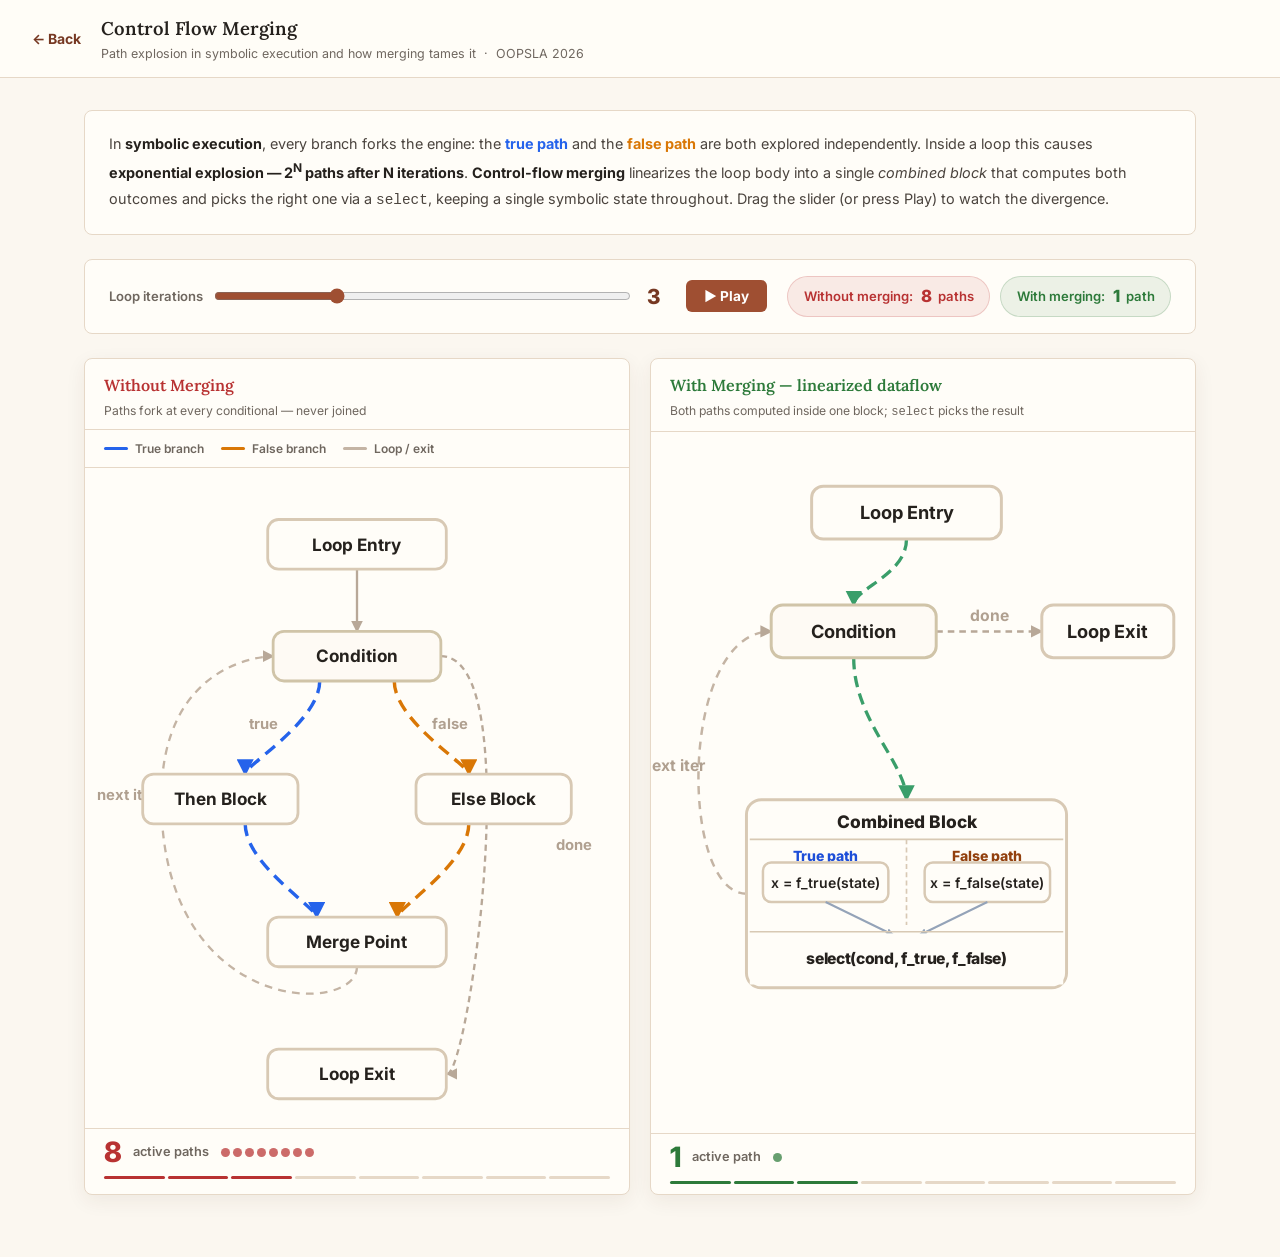
==== viz-merge.html @ 8c64318b "Updated Webpage" ====
<!DOCTYPE html>
<html lang="en">
<head>
  <meta charset="UTF-8">
  <meta name="viewport" content="width=device-width, initial-scale=1.0">
  <title>Control Flow Merging — Interactive Visualization</title>
  <link rel="preconnect" href="https://fonts.googleapis.com">
  <link href="https://fonts.googleapis.com/css2?family=Inter:wght@400;500;600;700;800&family=Lora:wght@500;600;700&display=swap" rel="stylesheet">
  <style>
    :root {
      --bg:     #fbf7f0;
      --surf:   #fffdf8;
      --ink:    #25211d;
      --muted:  #6f675f;
      --line:   #e6d8c7;
      --acc:    #9f4f32;
      --acc-dk: #763822;
      --blue:   #2563eb;
      --amber:  #d97706;
      --green:  #2d7a3a;
      --r:      8px;
      /* edge colors */
      --ec-true:    #2563eb;
      --ec-false:   #d97706;
      --ec-neutral: #b8a898;
      --ec-back:    #c4b4a4;
      --ec-merged:  #3a9e6a;
    }
    *, *::before, *::after { box-sizing: border-box; margin: 0; padding: 0; }
    html { scroll-behavior: smooth; }
    body { background: var(--bg); color: var(--ink); font-family: 'Inter', system-ui, sans-serif; line-height: 1.6; }

    /* ── Flowing edge animation ── */
    @keyframes flow { from { stroke-dashoffset: 13; } to { stroke-dashoffset: 0; } }

    .e-true    { stroke: var(--ec-true);    stroke-width: 2.2; stroke-dasharray: 8 5; animation: flow .5s linear infinite; }
    .e-false   { stroke: var(--ec-false);   stroke-width: 2.2; stroke-dasharray: 8 5; animation: flow .5s linear infinite; }
    .e-neutral { stroke: var(--ec-neutral); stroke-width: 1.5; }
    .e-back    { stroke: var(--ec-back);    stroke-width: 1.5; stroke-dasharray: 5 4; }
    .e-merged  { stroke: var(--ec-merged);  stroke-width: 2;   stroke-dasharray: 7 4; animation: flow .65s linear infinite; }
    .e-done    { stroke: var(--ec-neutral); stroke-width: 1.5; stroke-dasharray: 4 3; }

    /* active state: brighter, faster animation */
    .e-true.active    { animation-duration: .28s; }
    .e-false.active   { animation-duration: .28s; }
    .e-merged.active  { animation-duration: .32s; }

    /* ── Header ── */
    .site-header {
      position: sticky; top: 0; z-index: 20;
      background: rgba(255,253,248,.92); backdrop-filter: blur(12px);
      border-bottom: 1px solid var(--line);
      padding: .85rem 2rem; display: flex; align-items: center; gap: 1.25rem;
    }
    .back-link { color: var(--acc-dk); font-weight: 700; font-size: .875rem; text-decoration: none; white-space: nowrap; }
    .back-link:hover { text-decoration: underline; }
    .header-info h1 { font-family: 'Lora', serif; font-size: 1.15rem; font-weight: 600; }
    .header-info p  { font-size: .78rem; color: var(--muted); margin-top: .05rem; }

    /* ── Layout ── */
    .wrap { max-width: 1160px; margin: 0 auto; padding: 2rem 1.5rem 4rem; }

    /* ── Explainer ── */
    .explainer {
      background: var(--surf); border: 1px solid var(--line); border-radius: var(--r);
      padding: 1.25rem 1.5rem; margin-bottom: 1.5rem;
      font-size: .9rem; color: #4b443e; line-height: 1.8;
    }
    .explainer strong { color: var(--ink); }

    /* ── Controls ── */
    .controls {
      display: flex; align-items: center; gap: 1.25rem; flex-wrap: wrap;
      background: var(--surf); border: 1px solid var(--line); border-radius: var(--r);
      padding: 1rem 1.5rem; margin-bottom: 1.5rem;
    }
    .iter-wrap { display: flex; align-items: center; gap: .7rem; flex: 1; min-width: 160px; }
    .iter-label { font-size: .82rem; font-weight: 600; color: var(--muted); white-space: nowrap; }
    input[type=range] { flex: 1; accent-color: var(--acc); cursor: pointer; }
    .iter-num  { font-size: 1.3rem; font-weight: 800; color: var(--acc-dk); min-width: 1.5rem; text-align: center; }
    .play-btn  { padding: .5rem 1.15rem; background: var(--acc); color: #fff; border: none; border-radius: 6px; font-size: .85rem; font-weight: 700; cursor: pointer; font-family: inherit; transition: background 150ms; }
    .play-btn:hover { background: var(--acc-dk); }
    .count-pills { display: flex; gap: .65rem; flex-wrap: wrap; align-items: center; }
    .pill { padding: .38rem .95rem; border-radius: 999px; font-size: .82rem; font-weight: 600; display: flex; align-items: center; gap: .35rem; }
    .pill-red   { background: rgba(184,50,50,.09);   color: #b83232; border: 1px solid rgba(184,50,50,.2); }
    .pill-green { background: rgba(45,122,58,.09);   color: var(--green); border: 1px solid rgba(45,122,58,.2); }
    .pill strong { font-size: 1.05rem; font-weight: 800; }

    /* ── Panels ── */
    .panels { display: grid; grid-template-columns: 1fr 1fr; gap: 1.25rem; }
    .panel  { background: var(--surf); border: 1px solid var(--line); border-radius: var(--r); overflow: hidden; box-shadow: 0 6px 20px rgba(70,45,25,.07); }
    .panel-head { padding: .9rem 1.2rem .55rem; border-bottom: 1px solid var(--line); }
    .panel-head h2 { font-family: 'Lora', serif; font-size: 1rem; font-weight: 600; }
    .panel-head p  { font-size: .76rem; color: var(--muted); margin-top: .1rem; }
    .panel-std .panel-head h2 { color: #b83232; }
    .panel-mrg .panel-head h2 { color: var(--green); }

    /* edge legend */
    .legend { display: flex; gap: 1.1rem; padding: .55rem 1.2rem; border-bottom: 1px solid var(--line); flex-wrap: wrap; }
    .legend-item { display: flex; align-items: center; gap: .4rem; font-size: .75rem; font-weight: 600; color: var(--muted); }
    .legend-line { width: 24px; height: 3px; border-radius: 2px; }
    .ll-true  { background: var(--blue);  }
    .ll-false { background: var(--amber); }
    .ll-back  { background: var(--ec-back);  }

    .svg-wrap  { padding: .5rem .5rem 0; }
    svg.cfg    { width: 100%; display: block; overflow: visible; }

    /* ── Path counter ── */
    .path-footer {
      display: flex; align-items: center; gap: .7rem;
      padding: .6rem 1.2rem; border-top: 1px solid var(--line);
      font-size: .8rem; color: var(--muted); font-weight: 600; flex-wrap: wrap;
    }
    .big-num { font-size: 1.75rem; font-weight: 800; line-height: 1; }
    .big-num.red   { color: #b83232; }
    .big-num.green { color: var(--green); }
    .dot-row { display: flex; flex-wrap: wrap; gap: 3px; align-items: center; }
    .dot  { width: 9px; height: 9px; border-radius: 50%; display: inline-block; }
    .dot.red   { background: #b83232; opacity: .72; }
    .dot.green { background: var(--green); opacity: .72; }
    .dot-more  { font-size: .75rem; font-weight: 800; }
    .dot-more.red   { color: #b83232; }
    .dot-more.green { color: var(--green); }

    /* ── Iteration segments ── */
    .iter-segs { display: flex; gap: 3px; padding: 0 1.2rem .65rem; }
    .seg { flex: 1; height: 3px; border-radius: 2px; background: var(--line); transition: background .25s; }
    .seg.on-red   { background: #b83232; }
    .seg.on-green { background: var(--green); }

    @media (max-width: 700px) {
      .panels   { grid-template-columns: 1fr; }
      .controls { flex-direction: column; align-items: flex-start; }
    }
  </style>
</head>
<body>

<header class="site-header">
  <a href="index.html" class="back-link">← Back</a>
  <div class="header-info">
    <h1>Control Flow Merging</h1>
    <p>Path explosion in symbolic execution and how merging tames it &nbsp;·&nbsp; OOPSLA 2026</p>
  </div>
</header>

<main class="wrap">

  <div class="explainer">
    In <strong>symbolic execution</strong>, every branch forks the engine: the
    <span style="color:var(--blue);font-weight:700">true path</span> and the
    <span style="color:var(--amber);font-weight:700">false path</span> are both explored independently.
    Inside a loop this causes <strong>exponential explosion — 2<sup>N</sup> paths after N&nbsp;iterations</strong>.
    <strong>Control-flow merging</strong> linearizes the loop body into a single <em>combined block</em>
    that computes both outcomes and picks the right one via a <code>select</code>,
    keeping a single symbolic state throughout.
    Drag the slider (or press&nbsp;Play) to watch the divergence.
  </div>

  <div class="controls">
    <div class="iter-wrap">
      <span class="iter-label">Loop iterations</span>
      <input type="range" id="slider" min="1" max="8" value="3">
      <span class="iter-num" id="iterNum">3</span>
    </div>
    <button class="play-btn" id="playBtn">▶ Play</button>
    <div class="count-pills">
      <span class="pill pill-red">Without merging:&nbsp;<strong id="cntStd">8</strong> paths</span>
      <span class="pill pill-green">With merging:&nbsp;<strong>1</strong> path</span>
    </div>
  </div>

  <div class="panels">

    <!-- Standard panel -->
    <div class="panel panel-std">
      <div class="panel-head">
        <h2>Without Merging</h2>
        <p>Paths fork at every conditional — never joined</p>
      </div>
      <div class="legend">
        <span class="legend-item"><span class="legend-line ll-true"></span>True branch</span>
        <span class="legend-item"><span class="legend-line ll-false"></span>False branch</span>
        <span class="legend-item"><span class="legend-line ll-back"></span>Loop / exit</span>
      </div>
      <div class="svg-wrap">
        <svg class="cfg" id="svgStd" viewBox="0 0 340 420"></svg>
      </div>
      <div class="path-footer">
        <span class="big-num red" id="numStd">8</span>
        <span>active paths</span>
        <div class="dot-row" id="dotsStd"></div>
      </div>
      <div class="iter-segs" id="segsStd"></div>
    </div>

    <!-- Merged panel -->
    <div class="panel panel-mrg">
      <div class="panel-head">
        <h2>With Merging — linearized dataflow</h2>
        <p>Both paths computed inside one block; <code>select</code> picks the result</p>
      </div>
      <div class="svg-wrap">
        <svg class="cfg" id="svgMrg" viewBox="0 0 320 420"></svg>
      </div>
      <div class="path-footer">
        <span class="big-num green">1</span>
        <span>active path</span>
        <div class="dot-row"><span class="dot green"></span></div>
      </div>
      <div class="iter-segs" id="segsMrg"></div>
    </div>

  </div>
</main>

<script>
/* ═══════════════════════════════════════════════════════════════════
   Helpers
═══════════════════════════════════════════════════════════════════ */
const NS = 'http://www.w3.org/2000/svg';

function e(tag, attrs, children) {
  const el = document.createElementNS(NS, tag);
  for (const [k, v] of Object.entries(attrs)) el.setAttribute(k, String(v));
  (children || []).forEach(c => el.appendChild(c));
  return el;
}

function txt(content, x, y, attrs) {
  const t = e('text', { x, y, 'text-anchor': 'middle', 'dominant-baseline': 'middle',
    'font-family': 'Inter,sans-serif', ...attrs });
  t.textContent = content;
  return t;
}

function arrow(id, color, w = 5, h = 5) {
  return e('marker', { id, viewBox: '0 0 8 8', refX: '7', refY: '4',
    markerWidth: w, markerHeight: h, orient: 'auto-start-reverse' }, [
    e('path', { d: 'M0,0 L8,4 L0,8 Z', fill: color })
  ]);
}

function node(svg, cx, cy, w, h, label, fillColor, strokeColor, extraClass) {
  const g = e('g', { 'data-n': label.replace(/\s+/g, '_'), class: `node${extraClass ? ' ' + extraClass : ''}` });
  g.appendChild(e('rect', { x: cx - w/2, y: cy - h/2, width: w, height: h, rx: 7,
    fill: fillColor, stroke: strokeColor, 'stroke-width': '1.8' }));
  g.appendChild(txt(label, cx, cy + 1, { 'font-size': '11', 'font-weight': '700', fill: '#25211d' }));
  svg.appendChild(g);
  return g;
}

/* ═══════════════════════════════════════════════════════════════════
   STANDARD CFG  (340×420)
   Nodes: Entry, Cond, Then, Else, Merge, Exit
   Colored edges: true=blue, false=amber, rest=neutral
═══════════════════════════════════════════════════════════════════ */
const S = {
  entry: { x: 170, y: 44,  w: 115, h: 32, fill: '#fffdf8', stroke: '#d8c9b4' },
  cond:  { x: 170, y: 116, w: 108, h: 32, fill: '#fefaf4', stroke: '#d0c4a8' },
  then:  { x:  82, y: 208, w: 100, h: 32, fill: '#fffdf8', stroke: '#d8c9b4' },
  else_: { x: 258, y: 208, w: 100, h: 32, fill: '#fffdf8', stroke: '#d8c9b4' },
  merge: { x: 170, y: 300, w: 115, h: 32, fill: '#fffdf8', stroke: '#d8c9b4' },
  exit:  { x: 170, y: 385, w: 115, h: 32, fill: '#fffdf8', stroke: '#d8c9b4' },
};

function buildStandardCFG() {
  const svg = document.getElementById('svgStd');
  svg.innerHTML = '';

  const defs = e('defs', {}, [
    arrow('a-neutral', '#b8a898'),
    arrow('a-true',    '#2563eb'),
    arrow('a-false',   '#d97706'),
  ]);
  svg.appendChild(defs);

  const path = (d, cls, arrId, label, lx, ly) => {
    const p = e('path', { d, fill: 'none', class: cls, 'data-eid': cls,
      'marker-end': `url(#${arrId})` });
    svg.appendChild(p);
    if (label) svg.appendChild(txt(label, lx, ly, { 'font-size': '9.5', 'font-weight': '700', fill: '#b0a090' }));
    return p;
  };

  // Entry → Cond (neutral, straight)
  path(`M ${S.entry.x} ${S.entry.y+16} L ${S.cond.x} ${S.cond.y-16}`, 'e-neutral', 'a-neutral');

  // Cond → Then (true branch, BLUE)
  path(`M ${S.cond.x-24} ${S.cond.y+16} C ${S.cond.x-24} ${S.cond.y+42} ${S.then.x+16} ${S.then.y-22} ${S.then.x+16} ${S.then.y-16}`,
    'e-true', 'a-true', 'true', 110, 160);

  // Cond → Else (false branch, AMBER)
  path(`M ${S.cond.x+24} ${S.cond.y+16} C ${S.cond.x+24} ${S.cond.y+42} ${S.else_.x-16} ${S.else_.y-22} ${S.else_.x-16} ${S.else_.y-16}`,
    'e-false', 'a-false', 'false', 230, 160);

  // Then → Merge (true, BLUE)
  path(`M ${S.then.x+16} ${S.then.y+16} C ${S.then.x+16} ${S.then.y+42} ${S.merge.x-26} ${S.merge.y-22} ${S.merge.x-26} ${S.merge.y-16}`,
    'e-true', 'a-true');

  // Else → Merge (false, AMBER)
  path(`M ${S.else_.x-16} ${S.else_.y+16} C ${S.else_.x-16} ${S.else_.y+42} ${S.merge.x+26} ${S.merge.y-22} ${S.merge.x+26} ${S.merge.y-16}`,
    'e-false', 'a-false');

  // Merge → Cond (back, neutral dashed)
  path(`M ${S.merge.x} ${S.merge.y+16} C ${S.merge.x} ${S.merge.y+48} ${S.merge.x-126} ${S.merge.y+48} ${S.merge.x-126} ${(S.merge.y+S.cond.y)/2} C ${S.merge.x-126} ${S.cond.y} ${S.cond.x-54} ${S.cond.y} ${S.cond.x-54} ${S.cond.y}`,
    'e-back', 'a-neutral', 'next iter', 22, 206);

  // Cond → Exit (done, neutral dashed)
  path(`M ${S.cond.x+54} ${S.cond.y} C ${S.cond.x+110} ${S.cond.y} ${S.exit.x+72} ${S.exit.y} ${S.exit.x+58} ${S.exit.y}`,
    'e-done', 'a-neutral', 'done', 310, 238);

  // Nodes (drawn on top)
  node(svg, S.entry.x, S.entry.y, S.entry.w, S.entry.h, 'Loop Entry', S.entry.fill, S.entry.stroke);
  node(svg, S.cond.x,  S.cond.y,  S.cond.w,  S.cond.h,  'Condition',  S.cond.fill,  S.cond.stroke);
  node(svg, S.then.x,  S.then.y,  S.then.w,  S.then.h,  'Then Block', S.then.fill,  S.then.stroke);
  node(svg, S.else_.x, S.else_.y, S.else_.w, S.else_.h, 'Else Block', S.else_.fill, S.else_.stroke);
  node(svg, S.merge.x, S.merge.y, S.merge.w, S.merge.h, 'Merge Point',S.merge.fill, S.merge.stroke);
  node(svg, S.exit.x,  S.exit.y,  S.exit.w,  S.exit.h,  'Loop Exit',  S.exit.fill,  S.exit.stroke);
}

/* ═══════════════════════════════════════════════════════════════════
   MERGED CFG  (320×420) — linearized dataflow
   Nodes: Entry, Cond, Combined (with select internals), Exit
   Single path, no branching
═══════════════════════════════════════════════════════════════════ */
const M = {
  entry:    { x: 150, y: 44,  w: 115, h: 32 },
  cond:     { x: 118, y: 116, w: 100, h: 32 },
  exit_:    { x: 272, y: 116, w: 80,  h: 32 },  // right of cond, same row
  combined: { x: 150, y: 275, w: 194, h: 114 }, // tall combined block
};

function buildMergedCFG() {
  const svg = document.getElementById('svgMrg');
  svg.innerHTML = '';

  const defs = e('defs', {}, [
    arrow('m-neutral', '#b8a898'),
    arrow('m-merged',  '#3a9e6a', 5, 5),
    arrow('m-mini',    '#94a3b8', 4, 4),
  ]);
  svg.appendChild(defs);

  const path = (d, cls, arrId, label, lx, ly) => {
    const p = e('path', { d, fill: 'none', class: cls, 'marker-end': `url(#${arrId})` });
    svg.appendChild(p);
    if (label) svg.appendChild(txt(label, lx, ly, { 'font-size': '9.5', 'font-weight': '700', fill: '#b0a090' }));
    return p;
  };

  // Entry → Cond (straight with slight lean)
  path(`M 150 60 C 150 82 118 90 118 100`, 'e-merged', 'm-merged');

  // Cond → Combined (single path down)
  path(`M 118 132 C 118 170 150 196 150 218`, 'e-merged', 'm-merged');

  // Cond → Exit (done, dashed right)
  path(`M 168 116 L 232 116`, 'e-done', 'm-neutral', 'done', 200, 107);

  // Combined → Cond (back edge, left curve)
  const cbL = M.combined.x - M.combined.w/2; // left edge of combined
  path(`M ${cbL} 275 C 12 275 12 116 68 116`,
    'e-back', 'm-neutral', 'next iter', 9, 198);

  // ── Draw combined block ──────────────────────────────────────────
  const cb = M.combined;
  const cbTop    = cb.y - cb.h/2;   // 218
  const cbBot    = cb.y + cb.h/2;   // 332
  const cbLeft   = cb.x - cb.w/2;   // 53
  const cbRight  = cb.x + cb.w/2;   // 247
  const midX     = cb.x;            // 150

  // Outer rect
  svg.appendChild(e('rect', { x: cbLeft, y: cbTop, width: cb.w, height: cb.h, rx: 9,
    fill: '#fffdf8', stroke: '#d8c9b4', 'stroke-width': '1.8' }));

  // Title
  svg.appendChild(txt('Combined Block', midX, cbTop + 14, { 'font-size': '10.5', 'font-weight': '800', fill: '#25211d' }));

  // Horizontal rule under title
  svg.appendChild(e('line', { x1: cbLeft + 2, y1: cbTop + 24, x2: cbRight - 2, y2: cbTop + 24,
    stroke: '#d8c9b4', 'stroke-width': '1' }));

  // Vertical divider splitting True/False columns
  svg.appendChild(e('line', { x1: midX, y1: cbTop + 24, x2: midX, y2: cbTop + 76,
    stroke: '#d8c9b4', 'stroke-width': '1', 'stroke-dasharray': '3 2' }));

  // Column labels
  svg.appendChild(txt('True path', midX - 49, cbTop + 35, { 'font-size': '8.5', 'font-weight': '800', fill: '#1d4ed8' }));
  svg.appendChild(txt('False path', midX + 49, cbTop + 35, { 'font-size': '8.5', 'font-weight': '800', fill: '#92400e' }));

  // True mini block
  const tBox = { x: midX - 49, y: cbTop + 50, w: 76, h: 24 };
  svg.appendChild(e('rect', { x: tBox.x - tBox.w/2, y: tBox.y - tBox.h/2, width: tBox.w, height: tBox.h, rx: 5,
    fill: '#fffdf8', stroke: '#d8c9b4', 'stroke-width': '1.5', 'data-n': 'true_block' }));
  svg.appendChild(txt('x = f_true(state)', tBox.x, tBox.y + 1,
    { 'font-size': '8.5', 'font-weight': '600', fill: '#25211d' }));

  // False mini block
  const fBox = { x: midX + 49, y: cbTop + 50, w: 76, h: 24 };
  svg.appendChild(e('rect', { x: fBox.x - fBox.w/2, y: fBox.y - fBox.h/2, width: fBox.w, height: fBox.h, rx: 5,
    fill: '#fffdf8', stroke: '#d8c9b4', 'stroke-width': '1.5', 'data-n': 'false_block' }));
  svg.appendChild(txt('x = f_false(state)', fBox.x, fBox.y + 1,
    { 'font-size': '8.5', 'font-weight': '600', fill: '#25211d' }));

  // Converging arrows from True/False down to select
  const selY = cbTop + 90;
  svg.appendChild(e('path', { d: `M ${tBox.x} ${tBox.y+12} L ${midX - 8} ${selY - 8}`,
    fill: 'none', stroke: '#94a3b8', 'stroke-width': '1.2', 'marker-end': 'url(#m-mini)' }));
  svg.appendChild(e('path', { d: `M ${fBox.x} ${fBox.y+12} L ${midX + 8} ${selY - 8}`,
    fill: 'none', stroke: '#94a3b8', 'stroke-width': '1.2', 'marker-end': 'url(#m-mini)' }));

  // Horizontal rule above select
  svg.appendChild(e('line', { x1: cbLeft + 2, y1: cbTop + 80, x2: cbRight - 2, y2: cbTop + 80,
    stroke: '#d8c9b4', 'stroke-width': '1' }));

  // Select row background
  svg.appendChild(e('rect', { x: cbLeft + 2, y: cbTop + 81, width: cb.w - 4, height: cb.h - 83, rx: '0 0 9 9',
    fill: '#fffdf8' }));

  // Select instruction text
  svg.appendChild(txt('select(cond, f_true, f_false)', midX, cbTop + 97,
    { 'font-size': '9.5', 'font-weight': '800', fill: '#25211d', 'letter-spacing': '-.2' }));

  // ── Static nodes ────────────────────────────────────────────────
  node(svg, M.entry.x, M.entry.y, M.entry.w, M.entry.h, 'Loop Entry', '#fffdf8', '#d8c9b4');
  node(svg, M.cond.x,  M.cond.y,  M.cond.w,  M.cond.h,  'Condition',  '#fefaf4', '#d0c4a8');
  node(svg, M.exit_.x, M.exit_.y, M.exit_.w, M.exit_.h, 'Loop Exit',  '#fffdf8', '#d8c9b4');
}

/* ═══════════════════════════════════════════════════════════════════
   Animation — highlight nodes & edges
═══════════════════════════════════════════════════════════════════ */
// Phases per iteration: entry → cond → [then+else] → merge
// Plus final phase: exit
const PHASES = [
  { std: ['Loop_Entry'], mrg: ['Loop_Entry'] },
  { std: ['Condition'],  mrg: ['Condition'] },
  { std: ['Then_Block', 'Else_Block'], mrg: ['combined_true', 'combined_false'] },  // fork / combined compute
  { std: ['Merge_Point'],             mrg: ['combined_select'] },                   // merge / select
];
const STEP_MS = 680;

let playing = false, timer = null, animIter = 0, animPhase = 0;

function glowNode(svgId, nodeLabel) {
  const svg = document.getElementById(svgId);
  svg.querySelectorAll('.node').forEach(g => {
    const r = g.querySelector('rect');
    if (!r) return;
    const id = g.getAttribute('data-n');
    const defaults = {
      'Loop_Entry': ['#fffdf8','#d8c9b4'],
      'Condition':  ['#fefaf4','#d0c4a8'],
      'Then_Block': ['#fffdf8','#d8c9b4'],
      'Else_Block': ['#fffdf8','#d8c9b4'],
      'Merge_Point':['#fffdf8','#d8c9b4'],
      'Loop_Exit':  ['#fffdf8','#d8c9b4'],
    };
    const def = defaults[id] || ['#fffdf8','#d8c9b4'];
    r.setAttribute('fill', def[0]);
    r.setAttribute('stroke', def[1]);
    r.setAttribute('stroke-width', '1.8');
  });
}

// Keep combined-block sub-sections neutral; colored paths carry the visual state.
function glowCombined(phase) {
  const svg = document.getElementById('svgMrg');
  const trueRect  = svg.querySelector('[data-n="true_block"]');
  const falseRect = svg.querySelector('[data-n="false_block"]');
  trueRect?.setAttribute('stroke-width', '1.5');
  trueRect?.setAttribute('fill', '#fffdf8');
  trueRect?.setAttribute('stroke', '#d8c9b4');
  falseRect?.setAttribute('stroke-width', '1.5');
  falseRect?.setAttribute('fill', '#fffdf8');
  falseRect?.setAttribute('stroke', '#d8c9b4');
}

function applyPhase(itersDone, phase, totalIters) {
  const p = PHASES[phase];

  // Standard panel: glow nodes
  p.std.forEach(nid => glowNode('svgStd', nid));

  // Merged panel: glow node or sub-block
  if (p.mrg[0].startsWith('combined')) {
    // restore outer merged node to normal
    glowNode('svgMrg', 'Condition');
    p.mrg.forEach(pid => glowCombined(pid));
  } else {
    p.mrg.forEach(nid => glowNode('svgMrg', nid));
  }

  // Update counter on merge/select phase
  if (phase === 3) {
    const cnt = Math.pow(2, itersDone);
    document.getElementById('numStd').textContent = cnt.toLocaleString();
    document.getElementById('cntStd').textContent = cnt.toLocaleString();
    renderDots('dotsStd', cnt, 'red');
    renderSegs('segsStd', itersDone, totalIters, 'red');
    renderSegs('segsMrg', itersDone, totalIters, 'green');
  }
}

function stopAnim() {
  clearInterval(timer); timer = null; playing = false;
  document.getElementById('playBtn').textContent = '▶ Play';
}

function startAnim(totalIters) {
  stopAnim();
  animIter = 1; animPhase = 0;
  playing = true;
  document.getElementById('playBtn').textContent = '⏸ Pause';

  // reset counts
  document.getElementById('numStd').textContent = '1';
  document.getElementById('cntStd').textContent = '1';
  renderDots('dotsStd', 1, 'red');
  renderSegs('segsStd', 0, totalIters, 'red');
  renderSegs('segsMrg', 0, totalIters, 'green');

  timer = setInterval(() => {
    applyPhase(animIter, animPhase, totalIters);
    animPhase++;
    if (animPhase >= PHASES.length) {
      animPhase = 0;
      animIter++;
    }
    if (animIter > totalIters) {
      stopAnim();
      glowNode('svgStd', 'Loop_Exit', '#b83232', '#fff0ee');
      glowNode('svgMrg', 'Loop_Exit', '#2d7a3a', '#f0fdf4');
    }
  }, STEP_MS);
}

/* ═══════════════════════════════════════════════════════════════════
   UI helpers
═══════════════════════════════════════════════════════════════════ */
function renderDots(id, count, cls) {
  const el = document.getElementById(id);
  if (!el) return;
  el.innerHTML = '';
  const show = Math.min(count, 12);
  for (let i = 0; i < show; i++) {
    const d = document.createElement('span');
    d.className = `dot ${cls}`;
    el.appendChild(d);
  }
  if (count > 12) {
    const m = document.createElement('span');
    m.className = `dot-more ${cls}`;
    m.textContent = `+${count - 12}`;
    el.appendChild(m);
  }
}

function renderSegs(id, filled, total, cls) {
  const el = document.getElementById(id);
  if (!el) return;
  el.innerHTML = '';
  for (let i = 0; i < total; i++) {
    const s = document.createElement('div');
    s.className = `seg${i < filled ? ` on-${cls}` : ''}`;
    el.appendChild(s);
  }
}

function renderStatic(iters) {
  const cnt = Math.pow(2, iters);
  document.getElementById('iterNum').textContent = iters;
  document.getElementById('slider').value = iters;
  document.getElementById('numStd').textContent = cnt.toLocaleString();
  document.getElementById('cntStd').textContent = cnt.toLocaleString();
  renderDots('dotsStd', cnt, 'red');
  renderSegs('segsStd', iters, 8, 'red');
  renderSegs('segsMrg', iters, 8, 'green');
  glowNode('svgStd', 'Merge_Point', '#b83232', '#fff0ee');
  glowCombined('combined_select');
}

/* ═══════════════════════════════════════════════════════════════════
   Init
═══════════════════════════════════════════════════════════════════ */
buildStandardCFG();
buildMergedCFG();
renderStatic(3);

document.getElementById('slider').addEventListener('input', e => {
  stopAnim();
  renderStatic(parseInt(e.target.value));
});

document.getElementById('playBtn').addEventListener('click', () => {
  if (playing) { stopAnim(); return; }
  startAnim(parseInt(document.getElementById('slider').value));
});
</script>
</body>
</html>
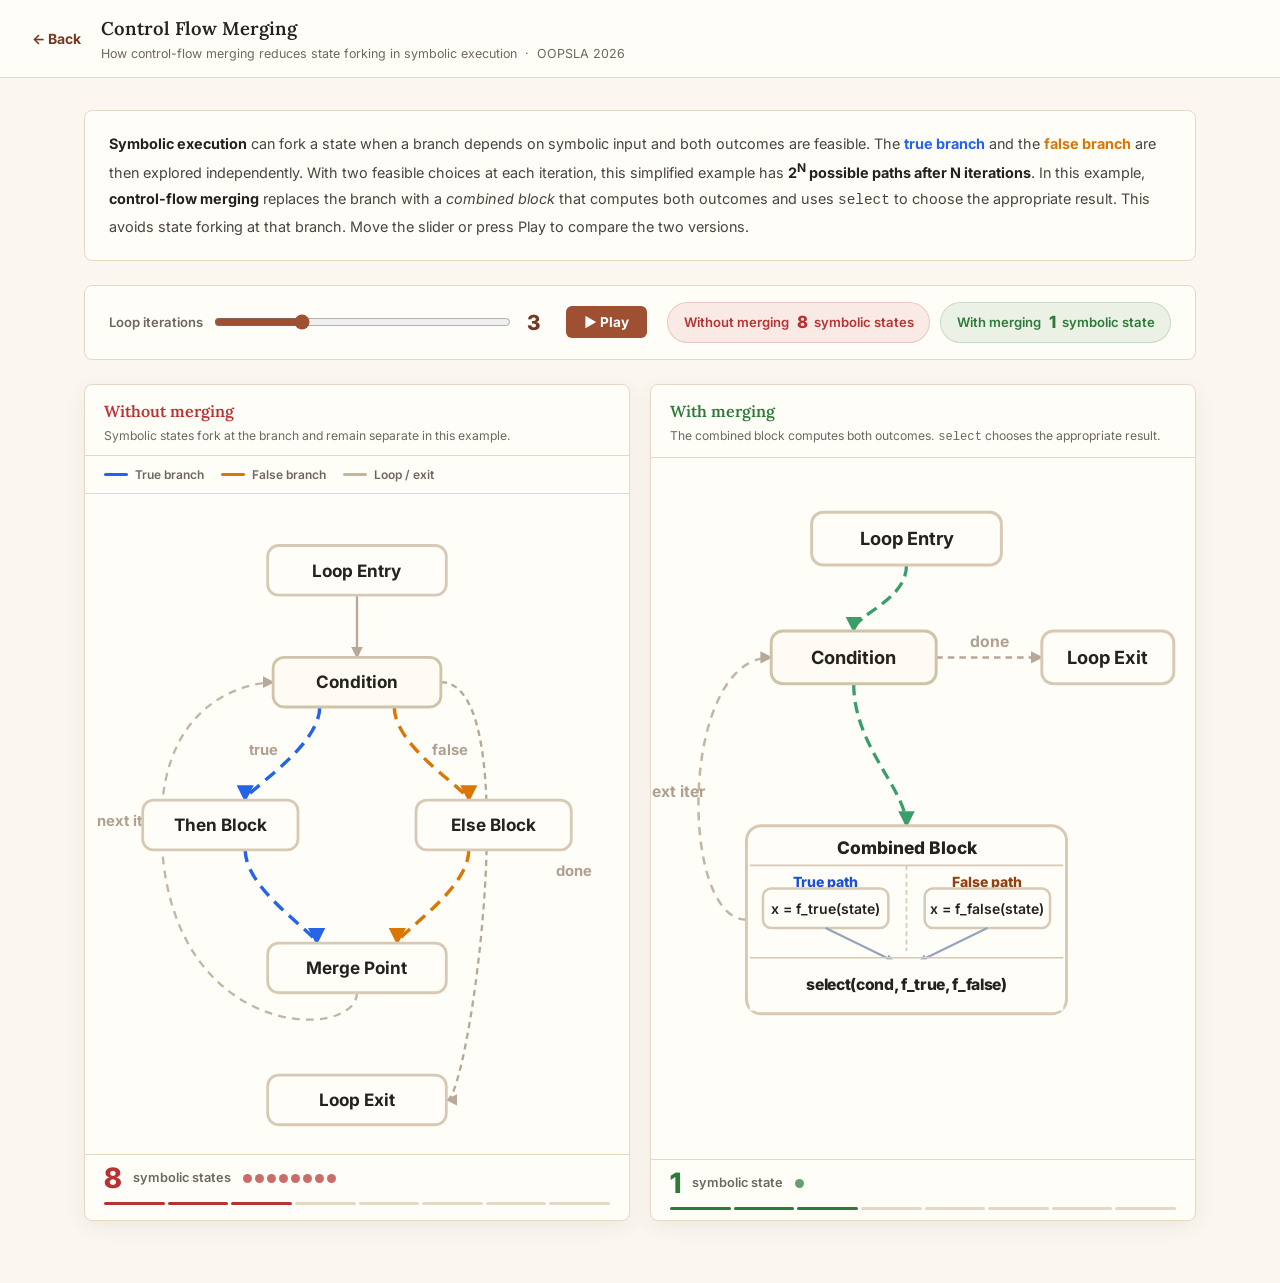
==== commit 4c6e65ee: "redesign" ====
--- a/viz-merge.html
+++ b/viz-merge.html
@@ -5,7 +5,7 @@
   <meta name="viewport" content="width=device-width, initial-scale=1.0">
   <title>Control Flow Merging — Interactive Visualization</title>
   <link rel="preconnect" href="https://fonts.googleapis.com">
-  <link href="https://fonts.googleapis.com/css2?family=Inter:wght@400;500;600;700;800&family=Lora:wght@500;600;700&display=swap" rel="stylesheet">
+  <link href="https://fonts.googleapis.com/css2?family=Inter:wght@400;500;600;700;800&amp;family=Lora:wght@500;600;700&amp;display=swap" rel="stylesheet">
   <style>
     :root {
       --bg:     #fbf7f0;
@@ -141,21 +141,23 @@
   <a href="index.html" class="back-link">← Back</a>
   <div class="header-info">
     <h1>Control Flow Merging</h1>
-    <p>Path explosion in symbolic execution and how merging tames it &nbsp;·&nbsp; OOPSLA 2026</p>
+    <p>How control-flow merging reduces state forking in symbolic execution &nbsp;·&nbsp; OOPSLA 2026</p>
   </div>
 </header>
 
 <main class="wrap">
 
   <div class="explainer">
-    In <strong>symbolic execution</strong>, every branch forks the engine: the
-    <span style="color:var(--blue);font-weight:700">true path</span> and the
-    <span style="color:var(--amber);font-weight:700">false path</span> are both explored independently.
-    Inside a loop this causes <strong>exponential explosion — 2<sup>N</sup> paths after N&nbsp;iterations</strong>.
-    <strong>Control-flow merging</strong> linearizes the loop body into a single <em>combined block</em>
-    that computes both outcomes and picks the right one via a <code>select</code>,
-    keeping a single symbolic state throughout.
-    Drag the slider (or press&nbsp;Play) to watch the divergence.
+    <strong>Symbolic execution</strong> can fork a state when a branch depends on symbolic input
+    and both outcomes are feasible. The
+    <span style="color:var(--blue);font-weight:700">true branch</span> and the
+    <span style="color:var(--amber);font-weight:700">false branch</span> are then explored independently.
+    With two feasible choices at each iteration, this simplified example has
+    <strong>2<sup>N</sup> possible paths after N&nbsp;iterations</strong>.
+    In this example, <strong>control-flow merging</strong> replaces the branch with a
+    <em>combined block</em> that computes both outcomes and uses <code>select</code>
+    to choose the appropriate result. This avoids state forking at that branch.
+    Move the slider or press&nbsp;Play to compare the two versions.
   </div>
 
   <div class="controls">
@@ -166,8 +168,8 @@
     </div>
     <button class="play-btn" id="playBtn">▶ Play</button>
     <div class="count-pills">
-      <span class="pill pill-red">Without merging:&nbsp;<strong id="cntStd">8</strong> paths</span>
-      <span class="pill pill-green">With merging:&nbsp;<strong>1</strong> path</span>
+      <span class="pill pill-red">Without merging&nbsp;<strong id="cntStd">8</strong> symbolic states</span>
+      <span class="pill pill-green">With merging&nbsp;<strong>1</strong> symbolic state</span>
     </div>
   </div>
 
@@ -176,8 +178,8 @@
     <!-- Standard panel -->
     <div class="panel panel-std">
       <div class="panel-head">
-        <h2>Without Merging</h2>
-        <p>Paths fork at every conditional — never joined</p>
+        <h2>Without merging</h2>
+        <p>Symbolic states fork at the branch and remain separate in this example.</p>
       </div>
       <div class="legend">
         <span class="legend-item"><span class="legend-line ll-true"></span>True branch</span>
@@ -189,7 +191,7 @@
       </div>
       <div class="path-footer">
         <span class="big-num red" id="numStd">8</span>
-        <span>active paths</span>
+        <span>symbolic states</span>
         <div class="dot-row" id="dotsStd"></div>
       </div>
       <div class="iter-segs" id="segsStd"></div>
@@ -198,15 +200,15 @@
     <!-- Merged panel -->
     <div class="panel panel-mrg">
       <div class="panel-head">
-        <h2>With Merging — linearized dataflow</h2>
-        <p>Both paths computed inside one block; <code>select</code> picks the result</p>
+        <h2>With merging</h2>
+        <p>The combined block computes both outcomes. <code>select</code> chooses the appropriate result.</p>
       </div>
       <div class="svg-wrap">
         <svg class="cfg" id="svgMrg" viewBox="0 0 320 420"></svg>
       </div>
       <div class="path-footer">
         <span class="big-num green">1</span>
-        <span>active path</span>
+        <span>symbolic state</span>
         <div class="dot-row"><span class="dot green"></span></div>
       </div>
       <div class="iter-segs" id="segsMrg"></div>
